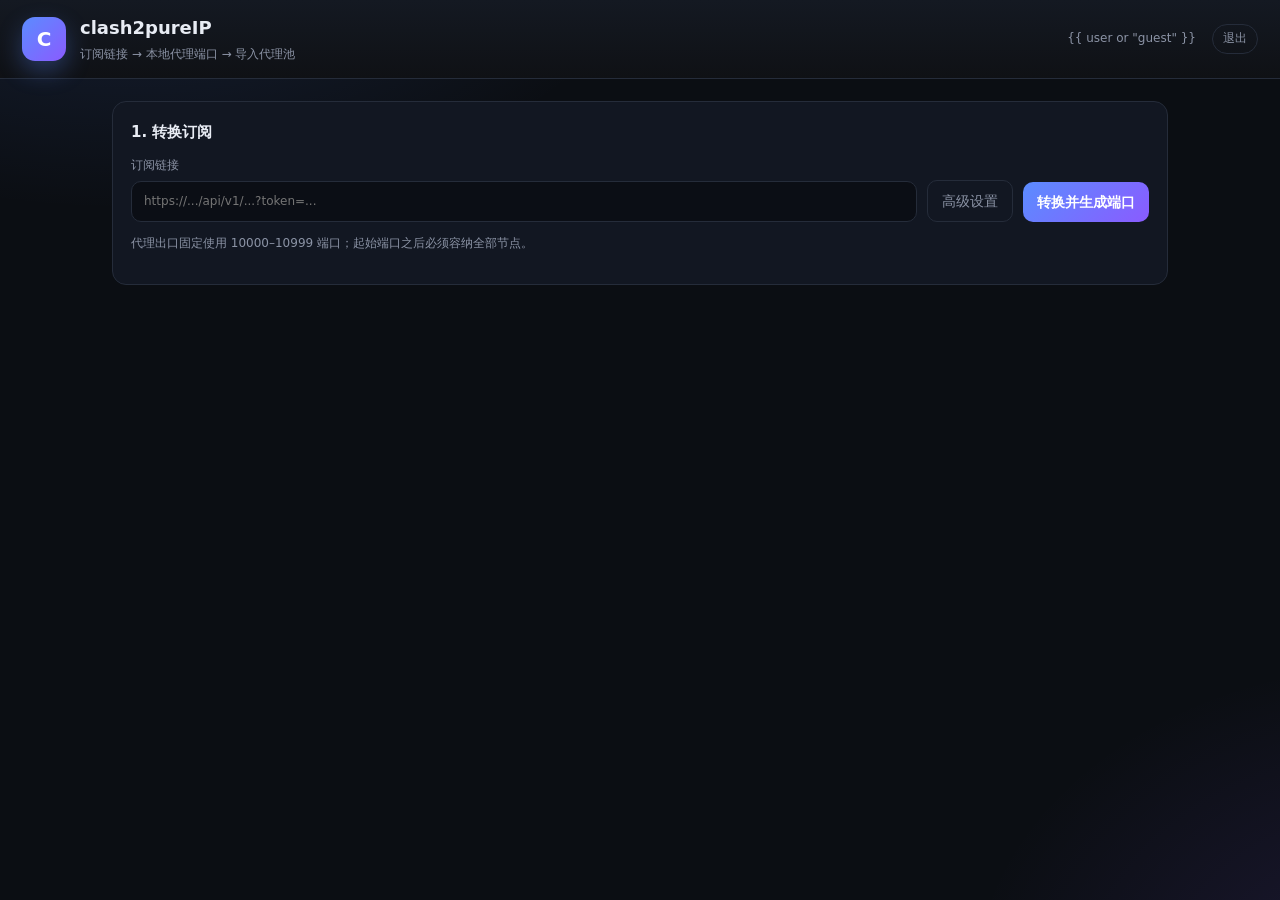
==== templates/index.html @ a46a255c "Initial commit: clash2pureIP proxy converter" ====
<!DOCTYPE html>
<html lang="zh-CN">
<head>
<meta charset="utf-8">
<meta name="viewport" content="width=device-width, initial-scale=1">
<title>clash2pureIP</title>
<link rel="stylesheet" href="/static/style.css">
</head>
<body>
<header class="topbar">
  <div class="brand"><div class="mark">C</div><div><h1>clash2pureIP</h1>
    <p class="sub">订阅链接 → 本地代理端口 → 导入代理池</p></div></div>
  <div class="spacer"></div>
  <span class="user">{{ user or "guest" }}</span>
  <a class="logout" href="/logout">退出</a>
</header>

<main>
  <section class="panel">
    <h2>1. 转换订阅</h2>
    <div class="row">
      <label class="field-inline grow">订阅链接
        <input id="url" type="text" placeholder="https://.../api/v1/...?token=...">
      </label>
      <button id="advanced-toggle" class="subtle" type="button"
              aria-expanded="false" aria-controls="advanced-settings">高级设置</button>
      <button id="convert" class="primary">转换并生成端口</button>
    </div>
    <div id="advanced-settings" class="advanced-settings hidden">
      <div class="settings-grid">
        <label class="field-inline">起始端口
          <input id="port-start" type="number" placeholder="10000" min="10000" max="10999">
        </label>
        <label class="field-inline">代理账号
          <input id="proxy-user" type="text" autocomplete="off" placeholder="沿用服务端账号">
        </label>
        <label class="field-inline">代理密码
          <input id="proxy-pass" type="password" autocomplete="new-password" placeholder="沿用服务端密码">
        </label>
      </div>
      <p class="hint settings-note">留空即使用服务端默认值；自定义账号和密码需要同时填写。</p>
    </div>
    <p class="hint" id="convert-hint">代理出口固定使用 10000–10999 端口；起始端口之后必须容纳全部节点。</p>
  </section>

  <section class="panel hidden" id="result-panel">
    <h2>2. 转换结果</h2>
    <div class="row" style="margin-bottom:12px">
      <span class="hint" id="summary"></span>
      <div class="spacer" style="flex:1"></div>
      <label class="field-inline">输出格式
        <select id="format">
          <option value="http-url">http://username:password@hostname:port</option>
          <option value="socks5-url">socks5://username:password@hostname:port</option>
          <option value="socks5h-url">socks5h://username:password@hostname:port</option>
          <option value="host:port:user:pass">hostname:port:username:password</option>
          <option value="user:pass:host:port">username:password:hostname:port</option>
          <option value="user:pass@host:port">username:password@hostname:port</option>
          <option value="host:port@user:pass">hostname:port@username:password</option>
        </select>
      </label>
      <button id="test-all">全部测速</button>
      <button id="copy-format" class="primary">复制当前格式</button>
      <button id="copy-all">复制全部格式</button>
    </div>
    <div class="table-wrap">
      <table>
        <thead><tr><th>#</th><th>端口</th><th>节点</th><th>输出</th><th>测速</th><th>复制</th></tr></thead>
        <tbody id="rows"></tbody>
      </table>
    </div>
    <p class="hint" id="test-hint">出口同时兼容 HTTP 与 SOCKS5；测速协议跟随当前输出格式。</p>
  </section>
</main>

<div id="toast" class="toast hidden"></div>

<script>
const $ = (s) => document.querySelector(s);
let entries = [];
let formatList = [];
let currentFormat = "http-url";
let proxyUser = "";
const testResults = new Map();

function valueOf(entry) {
  if (entry.formats && entry.formats[currentFormat]) return entry.formats[currentFormat];
  if (entry.formats && entry.formats.url) return entry.formats.url;
  return entry.url;
}

function testScheme() {
  if (currentFormat === "socks5h-url") return "socks5h";
  if (currentFormat === "socks5-url") return "socks5";
  return "http";
}

function toast(message, isError) {
  const node = $("#toast");
  node.textContent = message;
  node.classList.toggle("error", !!isError);
  node.classList.remove("hidden");
  clearTimeout(node._t);
  node._t = setTimeout(() => node.classList.add("hidden"), 3500);
}

async function api(path, options) {
  const res = await fetch(path, {headers: {"Content-Type": "application/json"}, ...(options || {})});
  const data = await res.json().catch(() => ({ok: false, error: `HTTP ${res.status}`}));
  if (!res.ok || data.ok === false) throw new Error(data.error || `HTTP ${res.status}`);
  return data;
}

function render(data) {
  entries = data.entries || [];
  if (data.formats) formatList = data.formats;
  if (data.proxy_user) proxyUser = data.proxy_user;
  if (!entries.length) return;
  $("#result-panel").classList.remove("hidden");
  $("#summary").textContent =
    `${entries.length} 个节点 · 端口 ${data.port_start ?? entries[0].port} 起 · ` +
    `账号 ${proxyUser || "-"} · ${data.converted_at || ""}` +
    (data.ready === false ? " · mihomo 未就绪" : " · mihomo 就绪");
  renderRows();
}

function testLabel(port) {
  const value = testResults.get(port);
  if (!value) return "未测";
  if (value.status !== "ok") return "失败";
  return `${value.delay_ms} ms`;
}

function renderRows() {
  $("#rows").innerHTML = entries.map((e, i) =>
    `<tr><td>${i + 1}</td><td class="mono">${e.port}</td>` +
    `<td>${escapeHtml(e.name)}</td><td class="mono">${escapeHtml(valueOf(e))}</td>` +
    `<td class="test-result" data-test-port="${e.port}">${testLabel(e.port)}</td>` +
    `<td><button class="row-copy" data-copy-port="${e.port}">复制</button></td></tr>`).join("");
}

function testOne(port, scheme) {
  const controller = new AbortController();
  const timer = setTimeout(() => controller.abort(), 20000);
  const started = performance.now();
  return fetch(`/api/test?port=${encodeURIComponent(port)}&scheme=${encodeURIComponent(scheme)}`, {
    headers: {"Accept": "application/json"}, signal: controller.signal,
  }).then(async (res) => {
    const data = await res.json().catch(() => ({ok: false, error: `HTTP ${res.status}`}));
    if (!res.ok || data.ok === false) throw new Error(data.error || `HTTP ${res.status}`);
    return {status: "ok", delay_ms: data.delay_ms};
  }).catch((err) => ({
    status: "fail",
    delay_ms: Math.round(performance.now() - started),
    error: err.name === "AbortError" ? "timeout" : err.message,
  })).finally(() => clearTimeout(timer));
}

async function runTests(ports, scheme) {
  const button = $("#test-all");
  button.disabled = true;
  const queue = [...ports];
  let done = 0;
  const worker = async () => {
    while (queue.length) {
      const port = queue.shift();
      testResults.set(port, {status: "running"});
      const cell = document.querySelector(`[data-test-port="${port}"]`);
      if (cell) cell.textContent = "测试中…";
      const result = await testOne(port, scheme);
      testResults.set(port, result);
      if (cell) {
        cell.textContent = testLabel(port);
        cell.classList.toggle("test-failed", result.status !== "ok");
      }
      done += 1;
      $("#test-hint").textContent = `${scheme.toUpperCase()} 测速进度 ${done}/${ports.length}`;
    }
  };
  await Promise.all(Array.from({length: Math.min(8, ports.length)}, worker));
  const ok = [...testResults.values()].filter((r) => r.status === "ok").length;
  $("#test-hint").textContent = `${scheme.toUpperCase()} 测速完成：成功 ${ok}，失败 ${ports.length - ok}`;
  button.disabled = false;
}

function escapeHtml(s) {
  return String(s).replace(/[&<>"']/g, (c) => ({"&":"&amp;","<":"&lt;",">":"&gt;",'"':"&quot;","'":"&#39;"}[c]));
}

async function copy(text, label) {
  try { await navigator.clipboard.writeText(text); }
  catch (e) {
    const a = document.createElement("textarea"); a.value = text; document.body.appendChild(a);
    a.select(); document.execCommand("copy"); a.remove();
  }
  toast(`${label} 已复制（${text.split("\n").length} 行）`);
}

$("#advanced-toggle").addEventListener("click", () => {
  const expanded = $("#advanced-toggle").getAttribute("aria-expanded") === "true";
  $("#advanced-toggle").setAttribute("aria-expanded", String(!expanded));
  $("#advanced-settings").classList.toggle("hidden", expanded);
});

$("#convert").addEventListener("click", async () => {
  const url = $("#url").value.trim();
  if (!url) return toast("先填订阅链接", true);
  const payload = {url};
  const advancedEnabled = $("#advanced-toggle").getAttribute("aria-expanded") === "true";
  if (advancedEnabled) {
    const portStart = $("#port-start").value.trim();
    const proxyUser = $("#proxy-user").value.trim();
    const proxyPass = $("#proxy-pass").value;
    if (portStart) {
      const parsedPort = Number(portStart);
      if (!Number.isInteger(parsedPort)) return toast("起始端口必须是整数", true);
      payload.port_start = parsedPort;
    }
    if (!!proxyUser !== !!proxyPass) {
      return toast("代理账号和密码需要同时填写", true);
    }
    if (proxyUser && proxyPass) {
      payload.proxy_user = proxyUser;
      payload.proxy_password = proxyPass;
    }
  }

  const button = $("#convert");
  button.disabled = true;
  $("#convert-hint").textContent = "转换中…";
  try {
    const data = await api("/api/convert", {
      method: "POST",
      body: JSON.stringify(payload),
    });
    render(data);
    $("#convert-hint").textContent = `完成：${data.nodes} 个节点，端口 ${data.port_start} 起`;
    toast(`转换完成：${data.nodes} 个节点`);
  } catch (err) {
    $("#convert-hint").textContent = "";
    toast(err.message, true);
  } finally {
    button.disabled = false;
  }
});

$("#format").addEventListener("change", (event) => {
  currentFormat = event.target.value;
  testResults.clear();
  if (entries.length) renderRows();
});

$("#test-all").addEventListener("click", () => {
  if (!entries.length) return toast("先转换", true);
  testResults.clear();
  renderRows();
  runTests(entries.map((entry) => entry.port), testScheme());
});

$("#rows").addEventListener("click", (event) => {
  const button = event.target.closest("[data-copy-port]");
  if (!button) return;
  const entry = entries.find((item) => item.port === Number(button.dataset.copyPort));
  if (entry) copy(valueOf(entry), `端口 ${entry.port}`);
});

$("#copy-format").addEventListener("click", () =>
  copy(entries.map((e) => valueOf(e)).join("\n"), currentFormat));

$("#copy-all").addEventListener("click", () => {
  const blocks = formatList.length
    ? formatList.map((f) => `# ${f.label}\n` + entries.map((e) => e.formats[f.key]).join("\n"))
    : [entries.map((e) => valueOf(e)).join("\n")];
  copy(blocks.join("\n\n"), "全部格式");
});

(async function bootstrap() {
  try {
    const data = await api("/api/status");
    if (data.entries && data.entries.length) render(data);
  } catch (e) { /* ignore */ }
})();
</script>
</body>
</html>
---- static/style.css ----
:root {
  --bg: #0b0e13;
  --panel: #121722;
  --panel-2: #1a2030;
  --line: #252c3a;
  --text: #e8ecf4;
  --dim: #8b93a5;
  --accent: #5b8cff;
  --accent-2: #8a5bff;
  --ok: #35c28d;
  --bad: #ff6b5e;
}

* { box-sizing: border-box; }

body {
  margin: 0;
  min-height: 100vh;
  color: var(--text);
  background:
    radial-gradient(900px 500px at 10% -10%, rgba(91, 140, 255, 0.16), transparent 60%),
    radial-gradient(800px 600px at 110% 110%, rgba(138, 91, 255, 0.14), transparent 55%),
    var(--bg);
  font: 14px/1.6 "Inter", "Segoe UI", "PingFang SC", "Microsoft YaHei", system-ui, sans-serif;
}

a { color: var(--accent); text-decoration: none; }

/* ---------------------------------------------------------------- login */

.auth { min-height: 100vh; display: grid; place-items: center; padding: 24px; }

.card {
  width: min(420px, 100%);
  padding: 32px 30px 22px;
  border-radius: 18px;
  border: 1px solid rgba(255, 255, 255, 0.09);
  background: rgba(18, 23, 34, 0.86);
  backdrop-filter: blur(16px);
  box-shadow: 0 30px 80px rgba(0, 0, 0, 0.55);
}

.brand { display: flex; align-items: center; gap: 14px; margin-bottom: 6px; }
.mark {
  width: 44px; height: 44px; flex: none;
  display: grid; place-items: center;
  border-radius: 13px; font-size: 20px; font-weight: 800; color: #fff;
  background: linear-gradient(135deg, var(--accent), var(--accent-2));
  box-shadow: 0 10px 24px rgba(91, 140, 255, 0.32);
}
h1 { margin: 0; font-size: 18px; }
.sub { margin: 2px 0 0; font-size: 12px; color: var(--dim); }

.field { display: block; margin-top: 16px; }
.field > span { display: block; margin-bottom: 6px; font-size: 12px; color: var(--dim); }

input, select, textarea {
  width: 100%;
  padding: 10px 12px;
  border-radius: 10px;
  border: 1px solid var(--line);
  background: rgba(8, 11, 17, 0.75);
  color: var(--text);
  font: inherit;
  outline: none;
}
input:focus, select:focus, textarea:focus { border-color: var(--accent); }
textarea { font-family: ui-monospace, Menlo, monospace; font-size: 12px; resize: vertical; }

button {
  border: 1px solid var(--line);
  border-radius: 10px;
  background: var(--panel-2);
  color: var(--text);
  padding: 9px 14px;
  font: inherit;
  cursor: pointer;
}
button:hover { border-color: #3a4354; }
button.primary {
  border: none;
  background: linear-gradient(135deg, var(--accent), var(--accent-2));
  color: #fff;
  font-weight: 600;
}

.error {
  margin-top: 14px;
  padding: 10px 12px;
  border-radius: 9px;
  font-size: 13px;
  color: #ffb8b2;
  background: rgba(255, 107, 94, 0.10);
  border: 1px solid rgba(255, 107, 94, 0.32);
}
.foot { margin: 18px 0 0; text-align: center; font-size: 12px; color: var(--dim); }

/* ------------------------------------------------------------------ app */

.topbar {
  display: flex; align-items: center; gap: 16px;
  padding: 14px 22px;
  border-bottom: 1px solid var(--line);
  background: linear-gradient(180deg, #141922, #0f1115);
}
.topbar .brand { margin: 0; }
.topbar .spacer { flex: 1; }
.user { font-size: 12px; color: var(--dim); }
.logout { font-size: 12px; color: var(--dim); border: 1px solid var(--line);
  padding: 4px 10px; border-radius: 999px; }

main { max-width: 1100px; margin: 0 auto; padding: 22px; display: grid; gap: 16px; }

.panel {
  background: var(--panel);
  border: 1px solid var(--line);
  border-radius: 14px;
  padding: 18px;
}
.panel h2 { margin: 0 0 12px; font-size: 15px; }

.row { display: flex; gap: 10px; align-items: flex-end; flex-wrap: wrap; }
.row .grow { flex: 1; min-width: 260px; }
.field-inline { display: flex; flex-direction: column; gap: 6px; font-size: 12px; color: var(--dim); }
.field-inline input { min-width: 140px; }
button.subtle { color: var(--dim); background: transparent; }
button.subtle[aria-expanded="true"] { color: var(--text); border-color: var(--accent); }
.advanced-settings {
  margin-top: 14px;
  padding-top: 14px;
  border-top: 1px solid var(--line);
}
.settings-grid {
  display: grid;
  grid-template-columns: repeat(3, minmax(0, 1fr));
  gap: 12px;
}
.settings-note { margin: 9px 0 0; }

.hint { color: var(--dim); font-size: 12px; }
.mono { font-family: ui-monospace, Menlo, monospace; font-size: 12.5px; }

.table-wrap { max-height: 460px; overflow: auto; border: 1px solid var(--line); border-radius: 10px; }
table { width: 100%; border-collapse: collapse; }
th, td { padding: 8px 10px; border-bottom: 1px solid var(--line); text-align: left; white-space: nowrap; }
th { position: sticky; top: 0; background: var(--panel); color: var(--dim); font-weight: 500; font-size: 12px; }
tbody tr:hover { background: #1a1f28; }
.test-result { min-width: 74px; color: var(--dim); }
.test-result:not(:empty):not(.test-failed) { color: var(--ok); }
.test-failed { color: var(--bad); }
.row-copy { padding: 4px 10px; border-radius: 7px; font-size: 12px; }

.badge { display: inline-block; padding: 2px 8px; border-radius: 999px; font-size: 11.5px;
  border: 1px solid var(--line); color: var(--dim); }
.badge.ok { color: var(--ok); border-color: #24503f; background: #12251d; }
.badge.bad { color: var(--bad); border-color: #4d2622; background: #241211; }

.toast {
  position: fixed; right: 22px; bottom: 22px;
  background: var(--panel-2); border: 1px solid var(--line); border-left: 3px solid var(--ok);
  padding: 12px 16px; border-radius: 9px; z-index: 50; max-width: 420px;
  box-shadow: 0 10px 30px rgba(0, 0, 0, .35);
}
.toast.error { border-left-color: var(--bad); }
.hidden { display: none !important; }

@media (max-width: 720px) {
  .topbar { align-items: flex-start; flex-wrap: wrap; padding: 12px 14px; }
  main { padding: 14px; }
  .panel { padding: 14px; }
  .row .grow { min-width: 100%; }
  .settings-grid { grid-template-columns: 1fr; }
  .field-inline, .field-inline input { width: 100%; min-width: 0; }
}
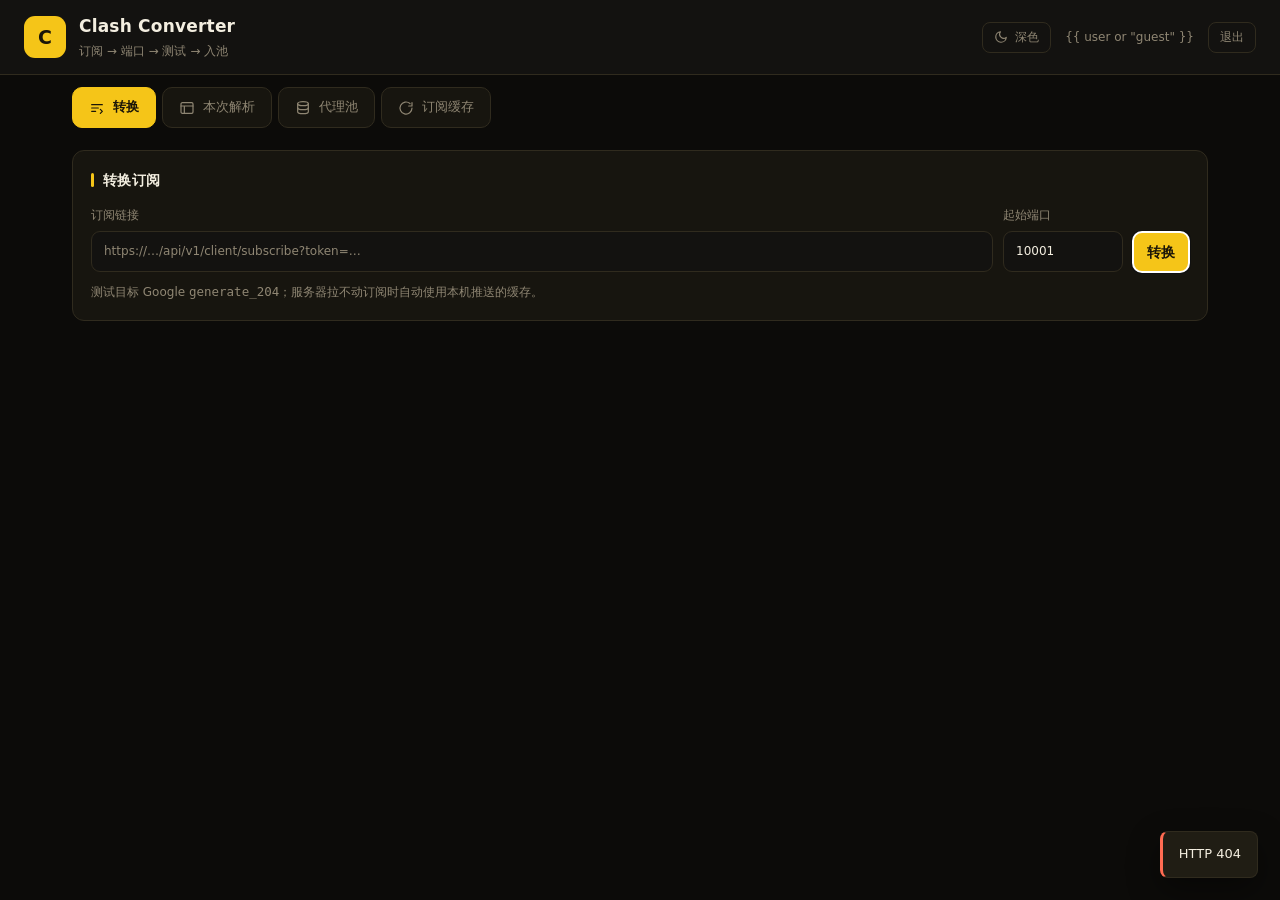
==== commit 046f99e1: "Rewrite WebUI: tabbed yellow/black + light theme, proxy pool, Google test target Frontend: - Split t" ====
--- a/templates/index.html
+++ b/templates/index.html
@@ -1,284 +1,595 @@
 <!DOCTYPE html>
-<html lang="zh-CN">
+<html lang="zh-CN" data-theme="dark">
 <head>
 <meta charset="utf-8">
 <meta name="viewport" content="width=device-width, initial-scale=1">
-<title>clash2pureIP</title>
+<title>Clash Converter</title>
+<script>
+  // apply saved theme before first paint
+  try {
+    const t = localStorage.getItem("cc-theme") || "dark";
+    document.documentElement.dataset.theme = t;
+  } catch {}
+</script>
 <link rel="stylesheet" href="/static/style.css">
+<style>
+  .theme-toggle .i-sun { display: none; }
+  :root[data-theme="light"] .theme-toggle .i-sun { display: block; }
+  :root[data-theme="light"] .theme-toggle .i-moon { display: none; }
+  .seg { display: flex; align-items: center; gap: 6px; }
+
+  .urlcell button.copy {
+    min-width: 46px;
+  }
+</style>
 </head>
 <body>
 <header class="topbar">
-  <div class="brand"><div class="mark">C</div><div><h1>clash2pureIP</h1>
-    <p class="sub">订阅链接 → 本地代理端口 → 导入代理池</p></div></div>
+  <div class="brand"><div class="mark">C</div><div><h1>Clash Converter</h1>
+    <p class="sub">订阅 → 端口 → 测试 → 入池</p></div></div>
   <div class="spacer"></div>
+  <button class="theme-toggle" id="theme-btn" title="切换深色 / 浅色">
+    <svg class="i-moon" viewBox="0 0 24 24" fill="none" stroke="currentColor" stroke-width="2"
+         stroke-linecap="round" stroke-linejoin="round"><path d="M21 12.8A9 9 0 1 1 11.2 3a7 7 0 0 0 9.8 9.8z"/></svg>
+    <svg class="i-sun" viewBox="0 0 24 24" fill="none" stroke="currentColor" stroke-width="2"
+         stroke-linecap="round" stroke-linejoin="round"><circle cx="12" cy="12" r="4"/>
+         <path d="M12 2v2M12 20v2M4.9 4.9l1.4 1.4M17.7 17.7l1.4 1.4M2 12h2M20 12h2M4.9 19.1l1.4-1.4M17.7 6.3l1.4-1.4"/></svg>
+    <span id="theme-label">深色</span>
+  </button>
   <span class="user">{{ user or "guest" }}</span>
   <a class="logout" href="/logout">退出</a>
 </header>
 
+<nav class="tabs" id="tabs">
+  <button class="tab active" data-view="convert">
+    <svg viewBox="0 0 24 24" fill="none" stroke="currentColor" stroke-width="1.8"
+         stroke-linecap="round" stroke-linejoin="round">
+      <path d="M4 7h16M4 12h10M4 17h6"/><path d="M17 14l3 3-3 3"/></svg>
+    <span>转换</span>
+  </button>
+  <button class="tab" data-view="result">
+    <svg viewBox="0 0 24 24" fill="none" stroke="currentColor" stroke-width="1.8"
+         stroke-linecap="round" stroke-linejoin="round">
+      <rect x="3" y="4" width="18" height="16" rx="2"/><path d="M3 9h18M8 9v11"/></svg>
+    <span>本次解析</span>
+    <em class="tab-count" id="tab-result-count" hidden>0</em>
+  </button>
+  <button class="tab" data-view="pool">
+    <svg viewBox="0 0 24 24" fill="none" stroke="currentColor" stroke-width="1.8"
+         stroke-linecap="round" stroke-linejoin="round">
+      <ellipse cx="12" cy="5.5" rx="8" ry="3"/><path d="M4 5.5v6c0 1.7 3.6 3 8 3s8-1.3 8-3v-6"/>
+      <path d="M4 11.5v6c0 1.7 3.6 3 8 3s8-1.3 8-3v-6"/></svg>
+    <span>代理池</span>
+    <em class="tab-count" id="tab-pool-count" hidden>0</em>
+  </button>
+  <button class="tab" data-view="cache">
+    <svg viewBox="0 0 24 24" fill="none" stroke="currentColor" stroke-width="1.8"
+         stroke-linecap="round" stroke-linejoin="round">
+      <path d="M21 12a9 9 0 1 1-3-6.7"/><path d="M21 4v5h-5"/></svg>
+    <span>订阅缓存</span>
+  </button>
+</nav>
+
 <main>
-  <section class="panel">
-    <h2>1. 转换订阅</h2>
+  <!-- 1 转换 -->
+  <section class="panel view active" id="view-convert">
+    <div class="panel-head"><h2>转换订阅</h2></div>
     <div class="row">
       <label class="field-inline grow">订阅链接
-        <input id="url" type="text" placeholder="https://.../api/v1/...?token=...">
+        <input id="url" type="text" placeholder="https://…/api/v1/client/subscribe?token=…">
       </label>
-      <button id="advanced-toggle" class="subtle" type="button"
-              aria-expanded="false" aria-controls="advanced-settings">高级设置</button>
-      <button id="convert" class="primary">转换并生成端口</button>
-    </div>
-    <div id="advanced-settings" class="advanced-settings hidden">
-      <div class="settings-grid">
-        <label class="field-inline">起始端口
-          <input id="port-start" type="number" placeholder="10000" min="10000" max="10999">
-        </label>
-        <label class="field-inline">代理账号
-          <input id="proxy-user" type="text" autocomplete="off" placeholder="沿用服务端账号">
-        </label>
-        <label class="field-inline">代理密码
-          <input id="proxy-pass" type="password" autocomplete="new-password" placeholder="沿用服务端密码">
-        </label>
-      </div>
-      <p class="hint settings-note">留空即使用服务端默认值；自定义账号和密码需要同时填写。</p>
-    </div>
-    <p class="hint" id="convert-hint">代理出口固定使用 10000–10999 端口；起始端口之后必须容纳全部节点。</p>
+      <label class="field-inline">起始端口
+        <input id="port-start" type="number" value="10001" min="1025" max="65000" style="width:110px">
+      </label>
+      <button id="convert" class="primary">转换</button>
+    </div>
+    <p class="hint" id="convert-hint" style="margin:10px 0 0">
+      测试目标 Google <span class="mono">generate_204</span>；服务器拉不动订阅时自动使用本机推送的缓存。
+    </p>
   </section>
 
-  <section class="panel hidden" id="result-panel">
-    <h2>2. 转换结果</h2>
+  <!-- 2 本次解析 -->
+  <section class="panel view" id="view-result">
+    <div class="panel-head">
+      <h2>本次解析</h2>
+      <span class="badge" id="result-badge">0 个节点</span>
+      <div class="spacer"></div>
+      <select id="format" style="width:auto">
+        <option value="url">http://user:pass@host:port</option>
+        <option value="host:port:user:pass">host:port:user:pass</option>
+        <option value="user:pass:host:port">user:pass:host:port</option>
+        <option value="user:pass@host:port">user:pass@host:port</option>
+        <option value="host:port@user:pass">host:port@user:pass</option>
+      </select>
+      <button id="copy-all" class="sm">复制全部</button>
+      <button id="copy-ok" class="sm">复制可用</button>
+    </div>
+
+    <div class="stat" id="result-stat"></div>
+
     <div class="row" style="margin-bottom:12px">
-      <span class="hint" id="summary"></span>
-      <div class="spacer" style="flex:1"></div>
-      <label class="field-inline">输出格式
-        <select id="format">
-          <option value="http-url">http://username:password@hostname:port</option>
-          <option value="socks5-url">socks5://username:password@hostname:port</option>
-          <option value="socks5h-url">socks5h://username:password@hostname:port</option>
-          <option value="host:port:user:pass">hostname:port:username:password</option>
-          <option value="user:pass:host:port">username:password:hostname:port</option>
-          <option value="user:pass@host:port">username:password@hostname:port</option>
-          <option value="host:port@user:pass">hostname:port@username:password</option>
-        </select>
-      </label>
-      <button id="test-all">全部测速</button>
-      <button id="copy-format" class="primary">复制当前格式</button>
-      <button id="copy-all">复制全部格式</button>
-    </div>
-    <div class="table-wrap">
-      <table>
-        <thead><tr><th>#</th><th>端口</th><th>节点</th><th>输出</th><th>测速</th><th>复制</th></tr></thead>
+      <button id="test-all" class="sm">全部测试</button>
+      <button id="test-sel" class="sm">测试勾选</button>
+      <button id="check-ok" class="sm">仅勾选可用</button>
+      <button id="pool-sel" class="primary sm">勾选入池</button>
+      <button id="pool-ok" class="sm">可用入池</button>
+    </div>
+
+    <div class="scroll">
+      <table class="grid">
+        <thead><tr>
+          <th class="c-check"><input type="checkbox" id="all-check"></th>
+          <th class="c-idx">#</th>
+          <th class="c-port">端口</th>
+          <th class="c-name">节点</th>
+          <th class="c-state">测试</th>
+          <th>地址</th>
+        </tr></thead>
         <tbody id="rows"></tbody>
       </table>
     </div>
-    <p class="hint" id="test-hint">出口同时兼容 HTTP 与 SOCKS5；测速协议跟随当前输出格式。</p>
+    <div class="empty" id="result-empty">还没有解析结果，先在「转换」页执行一次。</div>
+  </section>
+
+  <!-- 3 代理池 -->
+  <section class="panel view" id="view-pool">
+    <div class="panel-head">
+      <h2>代理池</h2>
+      <span class="badge" id="pool-badge">0</span>
+      <div class="spacer"></div>
+      <button id="pool-test" class="sm">全部测试</button>
+      <button id="pool-copy" class="sm">复制全部</button>
+      <button id="pool-copy-ok" class="sm">复制可用</button>
+      <button id="pool-copysel" class="sm">复制勾选</button>
+      <button id="pool-del" class="sm danger">删除勾选</button>
+      <button id="pool-clear" class="sm danger">清空</button>
+    </div>
+
+    <div class="stat" id="pool-stat"></div>
+
+    <div class="row" style="margin-bottom:12px">
+      <label class="field-inline grow">手动添加（一行一个）
+        <input id="manual" type="text" placeholder="http://user:pass@1.2.3.4:8080">
+      </label>
+      <button id="manual-add" class="primary">添加</button>
+    </div>
+
+    <div class="scroll">
+      <table class="grid" style="min-width:700px">
+        <thead><tr>
+          <th class="c-check"><input type="checkbox" id="pool-all-check"></th>
+          <th class="c-state">状态</th>
+          <th>地址</th>
+          <th class="c-act"></th>
+        </tr></thead>
+        <tbody id="pool-rows"></tbody>
+      </table>
+    </div>
+  </section>
+
+  <!-- 缓存 -->
+  <section class="panel view" id="view-cache">
+    <div class="panel-head">
+      <h2>订阅缓存</h2>
+      <span class="badge" id="cache-badge">未知</span>
+    </div>
+    <details class="more">
+      <summary>手动上传订阅内容（自动刷新正常时无需操作）</summary>
+      <div class="row" style="margin-top:10px">
+        <label class="field-inline grow">粘贴 YAML
+          <input id="sub-paste" type="text" placeholder="粘贴订阅全文">
+        </label>
+        <input id="sub-file" type="file" style="display:none">
+        <button id="sub-pick" class="sm">选文件</button>
+        <button id="sub-send" class="primary sm">上传</button>
+      </div>
+      <p class="hint" id="cache-info" style="margin:8px 0 0"></p>
+    </details>
   </section>
 </main>
 
 <div id="toast" class="toast hidden"></div>
 
 <script>
-const $ = (s) => document.querySelector(s);
+const $ = s => document.querySelector(s);
+const $$ = s => [...document.querySelectorAll(s)];
+
 let entries = [];
-let formatList = [];
-let currentFormat = "http-url";
-let proxyUser = "";
-const testResults = new Map();
-
-function valueOf(entry) {
-  if (entry.formats && entry.formats[currentFormat]) return entry.formats[currentFormat];
-  if (entry.formats && entry.formats.url) return entry.formats.url;
-  return entry.url;
-}
-
-function testScheme() {
-  if (currentFormat === "socks5h-url") return "socks5h";
-  if (currentFormat === "socks5-url") return "socks5";
-  return "http";
-}
-
-function toast(message, isError) {
-  const node = $("#toast");
-  node.textContent = message;
-  node.classList.toggle("error", !!isError);
-  node.classList.remove("hidden");
-  clearTimeout(node._t);
-  node._t = setTimeout(() => node.classList.add("hidden"), 3500);
-}
-
-async function api(path, options) {
-  const res = await fetch(path, {headers: {"Content-Type": "application/json"}, ...(options || {})});
-  const data = await res.json().catch(() => ({ok: false, error: `HTTP ${res.status}`}));
+let results = {};
+let pool = [];
+let currentFormat = "url";
+
+/* ---------------------------------------------------------------- tabs */
+function showView(name) {
+  $$(".tab").forEach(t => t.classList.toggle("active", t.dataset.view === name));
+  $$(".view").forEach(v => v.classList.toggle("active", v.id === `view-${name}`));
+  try { localStorage.setItem("cc-view", name); } catch {}
+  history.replaceState(null, "", `#${name}`);
+}
+$$(".tab").forEach(t => t.addEventListener("click", () => showView(t.dataset.view)));
+
+/* ------------------------------------------------------------- theme */
+function applyTheme(t) {
+  document.documentElement.dataset.theme = t;
+  $("#theme-label").textContent = t === "light" ? "浅色" : "深色";
+  try { localStorage.setItem("cc-theme", t); } catch {}
+}
+applyTheme(document.documentElement.dataset.theme || "dark");
+$("#theme-btn").addEventListener("click", () => {
+  applyTheme(document.documentElement.dataset.theme === "dark" ? "light" : "dark");
+});
+
+/* ------------------------------------------------------------- utils */
+function toast(msg, isError) {
+  const n = $("#toast");
+  n.textContent = msg;
+  n.classList.toggle("error", !!isError);
+  n.classList.remove("hidden");
+  clearTimeout(n._t);
+  n._t = setTimeout(() => n.classList.add("hidden"), 3500);
+}
+
+function esc(s) {
+  return String(s ?? "").replace(/[&<>"']/g, c =>
+    ({ "&": "&amp;", "<": "&lt;", ">": "&gt;", '"': "&quot;", "'": "&#39;" }[c]));
+}
+
+async function api(path, opts) {
+  const res = await fetch(path, {
+    headers: { "Content-Type": "application/json" },
+    ...(opts || {}),
+  });
+  const data = await res.json().catch(() => ({ ok: false, error: `HTTP ${res.status}` }));
   if (!res.ok || data.ok === false) throw new Error(data.error || `HTTP ${res.status}`);
   return data;
 }
 
-function render(data) {
-  entries = data.entries || [];
-  if (data.formats) formatList = data.formats;
-  if (data.proxy_user) proxyUser = data.proxy_user;
-  if (!entries.length) return;
-  $("#result-panel").classList.remove("hidden");
-  $("#summary").textContent =
-    `${entries.length} 个节点 · 端口 ${data.port_start ?? entries[0].port} 起 · ` +
-    `账号 ${proxyUser || "-"} · ${data.converted_at || ""}` +
-    (data.ready === false ? " · mihomo 未就绪" : " · mihomo 就绪");
-  renderRows();
-}
-
-function testLabel(port) {
-  const value = testResults.get(port);
-  if (!value) return "未测";
-  if (value.status !== "ok") return "失败";
-  return `${value.delay_ms} ms`;
-}
-
-function renderRows() {
-  $("#rows").innerHTML = entries.map((e, i) =>
-    `<tr><td>${i + 1}</td><td class="mono">${e.port}</td>` +
-    `<td>${escapeHtml(e.name)}</td><td class="mono">${escapeHtml(valueOf(e))}</td>` +
-    `<td class="test-result" data-test-port="${e.port}">${testLabel(e.port)}</td>` +
-    `<td><button class="row-copy" data-copy-port="${e.port}">复制</button></td></tr>`).join("");
-}
-
-function testOne(port, scheme) {
-  const controller = new AbortController();
-  const timer = setTimeout(() => controller.abort(), 20000);
-  const started = performance.now();
-  return fetch(`/api/test?port=${encodeURIComponent(port)}&scheme=${encodeURIComponent(scheme)}`, {
-    headers: {"Accept": "application/json"}, signal: controller.signal,
-  }).then(async (res) => {
-    const data = await res.json().catch(() => ({ok: false, error: `HTTP ${res.status}`}));
-    if (!res.ok || data.ok === false) throw new Error(data.error || `HTTP ${res.status}`);
-    return {status: "ok", delay_ms: data.delay_ms};
-  }).catch((err) => ({
-    status: "fail",
-    delay_ms: Math.round(performance.now() - started),
-    error: err.name === "AbortError" ? "timeout" : err.message,
-  })).finally(() => clearTimeout(timer));
-}
-
-async function runTests(ports, scheme) {
-  const button = $("#test-all");
-  button.disabled = true;
-  const queue = [...ports];
-  let done = 0;
-  const worker = async () => {
-    while (queue.length) {
-      const port = queue.shift();
-      testResults.set(port, {status: "running"});
-      const cell = document.querySelector(`[data-test-port="${port}"]`);
-      if (cell) cell.textContent = "测试中…";
-      const result = await testOne(port, scheme);
-      testResults.set(port, result);
-      if (cell) {
-        cell.textContent = testLabel(port);
-        cell.classList.toggle("test-failed", result.status !== "ok");
-      }
-      done += 1;
-      $("#test-hint").textContent = `${scheme.toUpperCase()} 测速进度 ${done}/${ports.length}`;
-    }
-  };
-  await Promise.all(Array.from({length: Math.min(8, ports.length)}, worker));
-  const ok = [...testResults.values()].filter((r) => r.status === "ok").length;
-  $("#test-hint").textContent = `${scheme.toUpperCase()} 测速完成：成功 ${ok}，失败 ${ports.length - ok}`;
-  button.disabled = false;
-}
-
-function escapeHtml(s) {
-  return String(s).replace(/[&<>"']/g, (c) => ({"&":"&amp;","<":"&lt;",">":"&gt;",'"':"&quot;","'":"&#39;"}[c]));
-}
-
-async function copy(text, label) {
-  try { await navigator.clipboard.writeText(text); }
-  catch (e) {
-    const a = document.createElement("textarea"); a.value = text; document.body.appendChild(a);
-    a.select(); document.execCommand("copy"); a.remove();
+async function copyText(text, label) {
+  if (!text) return toast("没有内容可复制", true);
+  try {
+    await navigator.clipboard.writeText(text);
+  } catch {
+    const ta = document.createElement("textarea");
+    ta.value = text;
+    ta.style.position = "fixed";
+    ta.style.opacity = "0";
+    document.body.appendChild(ta);
+    ta.select();
+    document.execCommand("copy");
+    ta.remove();
   }
-  toast(`${label} 已复制（${text.split("\n").length} 行）`);
-}
-
-$("#advanced-toggle").addEventListener("click", () => {
-  const expanded = $("#advanced-toggle").getAttribute("aria-expanded") === "true";
-  $("#advanced-toggle").setAttribute("aria-expanded", String(!expanded));
-  $("#advanced-settings").classList.toggle("hidden", expanded);
-});
-
+  const n = text.split("\n").length;
+  toast(`${label}已复制${n > 1 ? `（${n} 行）` : ""}`);
+}
+
+function entryValue(e) {
+  if (currentFormat === "url") return e.url;
+  return (e.formats && e.formats[currentFormat]) || e.url;
+}
+
+function stateCell(r) {
+  if (!r) return '<span class="state-none">未测</span>';
+  if (r.ok) return `<span class="state-ok">可用</span> <span class="hint">${esc(r.latency)}s</span>`;
+  if (r.verdict === "blocked") return `<span class="state-bad">被拒</span> <span class="hint">${esc(r.message || "")}</span>`;
+  if (r.verdict === "challenge") return `<span class="state-warn">需验证</span> <span class="hint">${esc(r.message || "")}</span>`;
+  return `<span class="state-bad">不通</span> <span class="hint">${esc(r.message || r.error || "")}</span>`;
+}
+
+/* ------------------------------------------------------ result section */
+function renderEntries() {
+  const has = entries.length > 0;
+  $("#result-empty").hidden = has;
+  $("#tab-result-count").hidden = !has;
+  $("#tab-result-count").textContent = entries.length;
+  if (!has) return;
+
+  $("#result-badge").textContent = `${entries.length} 个 · ${entries[0].port} 起`;
+  const tested = entries.filter(e => results[e.port]).length;
+  const ok = entries.filter(e => results[e.port]?.ok).length;
+  $("#result-stat").innerHTML = `
+    <span class="chip">总计 <b>${entries.length}</b></span>
+    <span class="chip">已测 <b>${tested}</b></span>
+    <span class="chip ${ok ? "ok" : ""}">可用 <b>${ok}</b></span>
+    <span class="chip ${tested - ok ? "bad" : ""}">不可用 <b>${tested - ok}</b></span>`;
+
+  $("#rows").innerHTML = entries.map((e, i) => `
+    <tr>
+      <td class="c-check"><input type="checkbox" class="row-check" data-port="${e.port}" checked></td>
+      <td class="c-idx hint">${i + 1}</td>
+      <td class="c-port mono">${e.port}</td>
+      <td class="c-name" title="${esc(e.name)}">${esc(e.name)}</td>
+      <td class="c-state">${stateCell(results[e.port])}</td>
+      <td><div class="urlcell">
+        <code title="${esc(entryValue(e))}">${esc(entryValue(e))}</code>
+        <button class="copy" data-copy="${esc(entryValue(e))}">复制</button>
+      </div></td>
+    </tr>`).join("");
+}
+
+document.addEventListener("click", ev => {
+  const b = ev.target.closest("[data-copy]");
+  if (b) copyText(b.dataset.copy, "地址");
+});
+
+$("#format").addEventListener("change", e => {
+  currentFormat = e.target.value;
+  renderEntries();
+});
+
+$("#all-check").addEventListener("change", e => {
+  $$(".row-check").forEach(cb => { cb.checked = e.target.checked; });
+});
+
+function selectedPorts() {
+  return $$(".row-check:checked").map(cb => Number(cb.dataset.port));
+}
+
+async function runTests(ports) {
+  if (!ports.length) return toast("先勾选节点", true);
+  const map = Object.fromEntries(entries.map(e => [e.port, e]));
+  toast(`测试 ${ports.length} 个节点…`);
+  try {
+    const data = await api("/api/test", {
+      method: "POST",
+      body: JSON.stringify({ urls: ports.map(p => map[p].url) }),
+    });
+    const portOf = {};
+    entries.forEach(e => { portOf[e.url] = e.port; });
+    (data.results || []).forEach(r => {
+      const p = portOf[r.url];
+      if (p != null) results[p] = r;
+    });
+    renderEntries();
+    const ok = (data.results || []).filter(r => r.ok).length;
+    toast(`测试完成：${ok} 可用 / ${ports.length} 个`);
+  } catch (err) { toast(err.message, true); }
+}
+
+$("#test-all").addEventListener("click", () => runTests(entries.map(e => e.port)));
+$("#test-sel").addEventListener("click", () => runTests(selectedPorts()));
+
+$("#check-ok").addEventListener("click", () => {
+  let n = 0;
+  $$(".row-check").forEach(cb => {
+    const ok = results[Number(cb.dataset.port)]?.ok === true;
+    cb.checked = ok;
+    if (ok) n++;
+  });
+  toast(n ? `已勾选 ${n} 个可用节点` : "先点「全部测试」", !n);
+});
+
+async function addToPool(list) {
+  if (!list.length) return toast("没有可入池的节点", true);
+  try {
+    const data = await api("/api/pool/add", {
+      method: "POST",
+      body: JSON.stringify({ urls: list.map(e => e.url) }),
+    });
+    toast(`入池：新增 ${data.added}，已存在 ${data.skipped}`);
+    await loadPool();
+  } catch (err) { toast(err.message, true); }
+}
+
+$("#pool-sel").addEventListener("click", () => {
+  const ports = new Set(selectedPorts());
+  addToPool(entries.filter(e => ports.has(e.port)));
+});
+$("#pool-ok").addEventListener("click", () =>
+  addToPool(entries.filter(e => results[e.port]?.ok)));
+
+$("#copy-all").addEventListener("click", () =>
+  copyText(entries.map(entryValue).join("\n"), "全部地址"));
+$("#copy-ok").addEventListener("click", () => {
+  const list = entries.filter(e => results[e.port]?.ok).map(entryValue);
+  if (!list.length) return toast("还没有测试出可用节点", true);
+  copyText(list.join("\n"), "可用地址");
+});
+
+/* -------------------------------------------------------- pool section */
+function renderPool() {
+  $("#pool-badge").textContent = pool.length;
+  $("#tab-pool-count").hidden = !pool.length;
+  $("#tab-pool-count").textContent = pool.length;
+  const ok = pool.filter(x => x.last_status === "ok").length;
+  const bad = pool.filter(x => x.last_status && x.last_status !== "ok").length;
+  $("#pool-stat").innerHTML = `
+    <span class="chip">池内 <b>${pool.length}</b></span>
+    <span class="chip ${ok ? "ok" : ""}">可用 <b>${ok}</b></span>
+    <span class="chip ${bad ? "bad" : ""}">不可用 <b>${bad}</b></span>
+    <span class="chip">未测 <b>${pool.length - ok - bad}</b></span>`;
+
+  if (!pool.length) {
+    $("#pool-rows").innerHTML =
+      '<tr><td colspan="4"><div class="empty">池为空，可从上方勾选入池或手动添加</div></td></tr>';
+    return;
+  }
+
+  $("#pool-rows").innerHTML = pool.map(item => {
+    let s = '<span class="state-none">未测</span>';
+    if (item.last_status === "ok")
+      s = `<span class="state-ok">可用</span> <span class="hint">${esc(item.last_latency || "")}s</span>`;
+    else if (item.last_status === "blocked")
+      s = '<span class="state-bad">被拒</span>';
+    else if (item.last_status === "challenge")
+      s = '<span class="state-warn">需验证</span>';
+    else if (item.last_status)
+      s = '<span class="state-bad">不通</span>';
+
+    return `<tr>
+      <td class="c-check"><input type="checkbox" class="pool-check" value="${esc(item.url)}"></td>
+      <td class="c-state">${s}</td>
+      <td><div class="urlcell">
+        <code title="${esc(item.url)}">${esc(item.url)}</code>
+        <button class="copy" data-copy="${esc(item.url)}">复制</button>
+      </div></td>
+      <td class="c-act"><button class="sm danger" data-del="${esc(item.url)}">删除</button></td>
+    </tr>`;
+  }).join("");
+
+  $$("[data-del]").forEach(b => b.addEventListener("click", () => removeUrls([b.dataset.del])));
+}
+
+async function loadPool() {
+  try {
+    const d = await api("/api/pool");
+    pool = d.pool || [];
+    renderPool();
+  } catch (err) { toast(err.message, true); }
+}
+
+function selectedPoolUrls() {
+  return $$(".pool-check:checked").map(cb => cb.value);
+}
+
+$("#pool-all-check").addEventListener("change", e => {
+  $$(".pool-check").forEach(cb => { cb.checked = e.target.checked; });
+});
+
+async function removeUrls(urls) {
+  if (!urls.length) return toast("先勾选", true);
+  try {
+    const d = await api("/api/pool/remove", {
+      method: "POST",
+      body: JSON.stringify({ urls }),
+    });
+    toast(`已删除 ${d.removed} 条`);
+    await loadPool();
+  } catch (err) { toast(err.message, true); }
+}
+
+$("#pool-del").addEventListener("click", () => removeUrls(selectedPoolUrls()));
+
+$("#pool-clear").addEventListener("click", async () => {
+  if (!confirm("确定清空整个池？")) return;
+  try {
+    await api("/api/pool/remove", { method: "POST", body: JSON.stringify({ all: true }) });
+    toast("池已清空");
+    await loadPool();
+  } catch (err) { toast(err.message, true); }
+});
+
+$("#pool-test").addEventListener("click", async () => {
+  if (!pool.length) return toast("池为空", true);
+  toast(`测试 ${pool.length} 条…`);
+  try {
+    const d = await api("/api/pool/test", { method: "POST", body: "{}" });
+    const ok = (d.results || []).filter(r => r.ok).length;
+    toast(`完成：${ok} 可用 / ${pool.length}`);
+    await loadPool();
+  } catch (err) { toast(err.message, true); }
+});
+
+$("#pool-copy").addEventListener("click", () =>
+  copyText(pool.map(x => x.url).join("\n"), "池内全部地址"));
+$("#pool-copy-ok").addEventListener("click", () => {
+  const list = pool.filter(x => x.last_status === "ok").map(x => x.url);
+  if (!list.length) return toast("池内还没有可用地址，先测试", true);
+  copyText(list.join("\n"), "池内可用地址");
+});
+$("#pool-copysel").addEventListener("click", () => {
+  const list = selectedPoolUrls();
+  if (!list.length) return toast("先勾选", true);
+  copyText(list.join("\n"), "勾选地址");
+});
+
+$("#manual-add").addEventListener("click", async () => {
+  const text = $("#manual").value.trim();
+  if (!text) return toast("先填地址", true);
+  try {
+    const d = await api("/api/pool/add", { method: "POST", body: JSON.stringify({ urls: text }) });
+    $("#manual").value = "";
+    toast(`新增 ${d.added}，已存在 ${d.skipped}`);
+    await loadPool();
+  } catch (err) { toast(err.message, true); }
+});
+
+/* ------------------------------------------------------------- convert */
 $("#convert").addEventListener("click", async () => {
   const url = $("#url").value.trim();
   if (!url) return toast("先填订阅链接", true);
-  const payload = {url};
-  const advancedEnabled = $("#advanced-toggle").getAttribute("aria-expanded") === "true";
-  if (advancedEnabled) {
-    const portStart = $("#port-start").value.trim();
-    const proxyUser = $("#proxy-user").value.trim();
-    const proxyPass = $("#proxy-pass").value;
-    if (portStart) {
-      const parsedPort = Number(portStart);
-      if (!Number.isInteger(parsedPort)) return toast("起始端口必须是整数", true);
-      payload.port_start = parsedPort;
-    }
-    if (!!proxyUser !== !!proxyPass) {
-      return toast("代理账号和密码需要同时填写", true);
-    }
-    if (proxyUser && proxyPass) {
-      payload.proxy_user = proxyUser;
-      payload.proxy_password = proxyPass;
-    }
-  }
-
-  const button = $("#convert");
-  button.disabled = true;
+  const btn = $("#convert");
+  btn.disabled = true;
   $("#convert-hint").textContent = "转换中…";
   try {
-    const data = await api("/api/convert", {
+    const d = await api("/api/convert", {
       method: "POST",
-      body: JSON.stringify(payload),
+      body: JSON.stringify({ url, port_start: Number($("#port-start").value) }),
     });
-    render(data);
-    $("#convert-hint").textContent = `完成：${data.nodes} 个节点，端口 ${data.port_start} 起`;
-    toast(`转换完成：${data.nodes} 个节点`);
+    entries = d.entries || [];
+    results = {};
+    renderEntries();
+    $("#convert-hint").textContent =
+      `完成：${d.nodes} 个节点，端口 ${d.port_start} 起` +
+      (d.source_used === "cache" ? "（使用本机推送的缓存）" : "") +
+      (d.ready === false ? "，mihomo 未就绪" : "");
+    toast(`转换完成：${d.nodes} 个节点`);
   } catch (err) {
     $("#convert-hint").textContent = "";
     toast(err.message, true);
-  } finally {
-    button.disabled = false;
-  }
-});
-
-$("#format").addEventListener("change", (event) => {
-  currentFormat = event.target.value;
-  testResults.clear();
-  if (entries.length) renderRows();
-});
-
-$("#test-all").addEventListener("click", () => {
-  if (!entries.length) return toast("先转换", true);
-  testResults.clear();
-  renderRows();
-  runTests(entries.map((entry) => entry.port), testScheme());
-});
-
-$("#rows").addEventListener("click", (event) => {
-  const button = event.target.closest("[data-copy-port]");
-  if (!button) return;
-  const entry = entries.find((item) => item.port === Number(button.dataset.copyPort));
-  if (entry) copy(valueOf(entry), `端口 ${entry.port}`);
-});
-
-$("#copy-format").addEventListener("click", () =>
-  copy(entries.map((e) => valueOf(e)).join("\n"), currentFormat));
-
-$("#copy-all").addEventListener("click", () => {
-  const blocks = formatList.length
-    ? formatList.map((f) => `# ${f.label}\n` + entries.map((e) => e.formats[f.key]).join("\n"))
-    : [entries.map((e) => valueOf(e)).join("\n")];
-  copy(blocks.join("\n\n"), "全部格式");
-});
-
-(async function bootstrap() {
-  try {
-    const data = await api("/api/status");
-    if (data.entries && data.entries.length) render(data);
-  } catch (e) { /* ignore */ }
+  } finally { btn.disabled = false; }
+});
+
+/* --------------------------------------------------------------- cache */
+async function loadCache() {
+  try {
+    const d = await api("/api/sub-cache");
+    $("#cache-badge").textContent = d.exists ? `${d.age_hours}h 前` : "无缓存";
+    $("#cache-info").textContent = d.exists ? `上次推送：${d.cached_at}` : "还没有推送过订阅";
+  } catch {}
+}
+
+async function uploadSub(text) {
+  if (!text.trim()) return toast("内容为空", true);
+  try {
+    let res = await fetch("/api/upload-sub", {
+      method: "POST", headers: { "Content-Type": "text/yaml" }, body: text,
+    });
+    if (res.status === 401) {
+      const u = prompt("账号") || "";
+      const p = prompt("密码") || "";
+      res = await fetch("/api/upload-sub", {
+        method: "POST",
+        headers: { "Content-Type": "text/yaml", Authorization: "Basic " + btoa(`${u}:${p}`) },
+        body: text,
+      });
+    }
+    const d = await res.json();
+    if (!res.ok || d.ok === false) throw new Error(d.error || `HTTP ${res.status}`);
+    toast(`已上传 ${d.bytes} 字符`);
+    loadCache();
+  } catch (err) { toast(err.message, true); }
+}
+
+$("#sub-send").addEventListener("click", () => uploadSub($("#sub-paste").value));
+$("#sub-pick").addEventListener("click", () => $("#sub-file").click());
+$("#sub-file").addEventListener("change", e => {
+  const f = e.target.files[0];
+  if (!f) return;
+  const r = new FileReader();
+  r.onload = () => uploadSub(String(r.result || ""));
+  r.readAsText(f);
+  e.target.value = "";
+});
+
+/* ---------------------------------------------------------------- boot */
+(async function () {
+  const hash = location.hash.replace("#", "");
+  const saved = hash || localStorage.getItem("cc-view") || "convert";
+  showView(["convert", "result", "pool", "cache"].includes(saved) ? saved : "convert");
+
+  try {
+    const d = await api("/api/status");
+    if (d.entries?.length) {
+      entries = d.entries;
+      renderEntries();
+      $("#convert-hint").textContent =
+        `已载入上次转换：${entries.length} 个节点（${d.converted_at || ""}）`;
+    } else {
+      renderEntries();
+    }
+  } catch {}
+  await loadPool();
+  await loadCache();
 })();
 </script>
 </body>
--- a/static/style.css
+++ b/static/style.css
@@ -1,54 +1,79 @@
 :root {
-  --bg: #0b0e13;
-  --panel: #121722;
-  --panel-2: #1a2030;
-  --line: #252c3a;
-  --text: #e8ecf4;
-  --dim: #8b93a5;
-  --accent: #5b8cff;
-  --accent-2: #8a5bff;
-  --ok: #35c28d;
-  --bad: #ff6b5e;
+  color-scheme: dark;
+
+  --bg:        #0c0b09;
+  --bg-2:      #131210;
+  --panel:     #17150f;
+  --panel-2:   #201d14;
+  --line:      #302b1e;
+  --line-2:    #443c28;
+  --text:      #f3eee0;
+  --text-2:    #d9d1bd;
+  --dim:       #8f8673;
+  --accent:    #f5c518;
+  --accent-2:  #e0a800;
+  --accent-ink:#1a1508;
+  --ok:        #7fd06a;
+  --warn:      #f5a623;
+  --bad:       #ff6b52;
+}
+
+:root[data-theme="light"] {
+  color-scheme: light;
+
+  --bg:        #faf8f2;
+  --bg-2:      #f2efe4;
+  --panel:     #ffffff;
+  --panel-2:   #fbf9f1;
+  --line:      #e4dfcf;
+  --line-2:    #d3cbb4;
+  --text:      #1c1a14;
+  --text-2:    #3d3a2e;
+  --dim:       #77705d;
+  --accent:    #f5c518;
+  --accent-2:  #d9a600;
+  --accent-ink:#241d05;
+  --ok:        #2f9e44;
+  --warn:      #c47f00;
+  --bad:       #d64545;
 }
 
 * { box-sizing: border-box; }
+
+html, body { min-height: 100%; }
 
 body {
   margin: 0;
-  min-height: 100vh;
   color: var(--text);
-  background:
-    radial-gradient(900px 500px at 10% -10%, rgba(91, 140, 255, 0.16), transparent 60%),
-    radial-gradient(800px 600px at 110% 110%, rgba(138, 91, 255, 0.14), transparent 55%),
-    var(--bg);
+  background: var(--bg);
   font: 14px/1.6 "Inter", "Segoe UI", "PingFang SC", "Microsoft YaHei", system-ui, sans-serif;
-}
-
-a { color: var(--accent); text-decoration: none; }
+  -webkit-font-smoothing: antialiased;
+}
+
+a { color: var(--accent-2); text-decoration: none; }
 
 /* ---------------------------------------------------------------- login */
-
 .auth { min-height: 100vh; display: grid; place-items: center; padding: 24px; }
 
 .card {
-  width: min(420px, 100%);
-  padding: 32px 30px 22px;
-  border-radius: 18px;
-  border: 1px solid rgba(255, 255, 255, 0.09);
-  background: rgba(18, 23, 34, 0.86);
-  backdrop-filter: blur(16px);
-  box-shadow: 0 30px 80px rgba(0, 0, 0, 0.55);
-}
-
-.brand { display: flex; align-items: center; gap: 14px; margin-bottom: 6px; }
+  width: min(400px, 100%);
+  padding: 34px 30px 24px;
+  border-radius: 16px;
+  border: 1px solid var(--line);
+  background: var(--panel);
+  box-shadow: 0 24px 60px rgba(0, 0, 0, .45);
+}
+:root[data-theme="light"] .card { box-shadow: 0 20px 50px rgba(80, 66, 20, .12); }
+
+.brand { display: flex; align-items: center; gap: 13px; margin-bottom: 6px; }
 .mark {
-  width: 44px; height: 44px; flex: none;
+  width: 42px; height: 42px; flex: none;
   display: grid; place-items: center;
-  border-radius: 13px; font-size: 20px; font-weight: 800; color: #fff;
-  background: linear-gradient(135deg, var(--accent), var(--accent-2));
-  box-shadow: 0 10px 24px rgba(91, 140, 255, 0.32);
-}
-h1 { margin: 0; font-size: 18px; }
+  border-radius: 11px; font-size: 19px; font-weight: 800;
+  color: var(--accent-ink);
+  background: var(--accent);
+}
+h1 { margin: 0; font-size: 17px; letter-spacing: .2px; }
 .sub { margin: 2px 0 0; font-size: 12px; color: var(--dim); }
 
 .field { display: block; margin-top: 16px; }
@@ -57,118 +82,254 @@
 input, select, textarea {
   width: 100%;
   padding: 10px 12px;
-  border-radius: 10px;
-  border: 1px solid var(--line);
-  background: rgba(8, 11, 17, 0.75);
+  border-radius: 9px;
+  border: 1px solid var(--line);
+  background: var(--bg-2);
   color: var(--text);
   font: inherit;
   outline: none;
-}
-input:focus, select:focus, textarea:focus { border-color: var(--accent); }
+  transition: border-color .15s, background .15s;
+}
+input:hover, select:hover, textarea:hover { border-color: var(--line-2); }
+input:focus, select:focus, textarea:focus {
+  border-color: var(--accent);
+  box-shadow: 0 0 0 3px color-mix(in srgb, var(--accent) 16%, transparent);
+}
+input::placeholder { color: var(--dim); }
 textarea { font-family: ui-monospace, Menlo, monospace; font-size: 12px; resize: vertical; }
 
 button {
   border: 1px solid var(--line);
-  border-radius: 10px;
+  border-radius: 9px;
   background: var(--panel-2);
   color: var(--text);
   padding: 9px 14px;
   font: inherit;
   cursor: pointer;
-}
-button:hover { border-color: #3a4354; }
+  transition: border-color .15s, background .15s, color .15s, transform .05s;
+  white-space: nowrap;
+}
+button:hover { border-color: var(--line-2); background: color-mix(in srgb, var(--panel-2) 70%, var(--line) 30%); }
+button:active { transform: translateY(1px); }
+button:disabled { opacity: .45; cursor: not-allowed; transform: none; }
+
 button.primary {
   border: none;
-  background: linear-gradient(135deg, var(--accent), var(--accent-2));
-  color: #fff;
-  font-weight: 600;
-}
+  background: var(--accent);
+  color: var(--accent-ink);
+  font-weight: 650;
+}
+button.primary:hover { background: var(--accent-2); }
+
+button.ghost { background: transparent; }
+button.ghost:hover { background: var(--panel-2); }
+
+button.danger { color: var(--bad); border-color: color-mix(in srgb, var(--bad) 32%, var(--line)); }
+button.danger:hover { border-color: var(--bad); background: color-mix(in srgb, var(--bad) 10%, transparent); }
 
 .error {
   margin-top: 14px;
   padding: 10px 12px;
-  border-radius: 9px;
+  border-radius: 8px;
   font-size: 13px;
-  color: #ffb8b2;
-  background: rgba(255, 107, 94, 0.10);
-  border: 1px solid rgba(255, 107, 94, 0.32);
+  color: var(--bad);
+  background: color-mix(in srgb, var(--bad) 10%, transparent);
+  border: 1px solid color-mix(in srgb, var(--bad) 34%, transparent);
 }
 .foot { margin: 18px 0 0; text-align: center; font-size: 12px; color: var(--dim); }
 
 /* ------------------------------------------------------------------ app */
-
 .topbar {
-  display: flex; align-items: center; gap: 16px;
-  padding: 14px 22px;
+  display: flex; align-items: center; gap: 14px;
+  padding: 13px 24px;
   border-bottom: 1px solid var(--line);
-  background: linear-gradient(180deg, #141922, #0f1115);
+  background: var(--bg-2);
+  position: sticky; top: 0; z-index: 20;
 }
 .topbar .brand { margin: 0; }
 .topbar .spacer { flex: 1; }
 .user { font-size: 12px; color: var(--dim); }
-.logout { font-size: 12px; color: var(--dim); border: 1px solid var(--line);
-  padding: 4px 10px; border-radius: 999px; }
-
-main { max-width: 1100px; margin: 0 auto; padding: 22px; display: grid; gap: 16px; }
+.logout {
+  font-size: 12px; color: var(--dim);
+  border: 1px solid var(--line); padding: 5px 11px; border-radius: 8px;
+  background: transparent;
+}
+.logout:hover { color: var(--text); border-color: var(--line-2); }
+
+.theme-toggle {
+  display: inline-flex; align-items: center; gap: 7px;
+  font-size: 12px; color: var(--dim);
+  border: 1px solid var(--line); padding: 5px 11px; border-radius: 8px;
+  background: transparent; cursor: pointer;
+}
+.theme-toggle:hover { color: var(--text); border-color: var(--line-2); }
+.theme-toggle svg { width: 14px; height: 14px; }
+
+main { max-width: 1180px; margin: 0 auto; padding: 22px; }
+
+/* tabs */
+.tabs {
+  position: sticky; top: 65px; z-index: 18;
+  display: flex; gap: 6px;
+  max-width: 1180px; margin: 0 auto; padding: 12px 22px 0;
+  background: var(--bg);
+}
+.tab {
+  display: inline-flex; align-items: center; gap: 8px;
+  padding: 9px 16px; border-radius: 10px;
+  border: 1px solid var(--line);
+  background: var(--panel); color: var(--dim);
+  font-size: 13px; font-weight: 500;
+}
+.tab svg { width: 16px; height: 16px; flex: none; }
+.tab:hover { color: var(--text-2); border-color: var(--line-2); background: var(--panel-2); }
+.tab.active {
+  color: var(--accent-ink); background: var(--accent); border-color: var(--accent);
+  font-weight: 650;
+}
+.tab.active:hover { background: var(--accent); color: var(--accent-ink); }
+.tab-count {
+  font-style: normal; font-size: 11px; font-variant-numeric: tabular-nums;
+  padding: 0 6px; border-radius: 5px; min-width: 18px; text-align: center;
+  background: color-mix(in srgb, var(--text) 12%, transparent); color: var(--dim);
+}
+.tab.active .tab-count { background: color-mix(in srgb, var(--accent-ink) 18%, transparent); color: var(--accent-ink); }
+
+.view { display: none; }
+.view.active { display: block; }
+
 
 .panel {
   background: var(--panel);
   border: 1px solid var(--line);
-  border-radius: 14px;
+  border-radius: 12px;
   padding: 18px;
 }
-.panel h2 { margin: 0 0 12px; font-size: 15px; }
+.panel-head { display: flex; align-items: center; gap: 10px; margin-bottom: 14px; }
+.panel-head h2 {
+  margin: 0; font-size: 14px; font-weight: 650; letter-spacing: .3px;
+  display: flex; align-items: center; gap: 9px;
+}
+.panel-head h2::before {
+  content: ""; width: 3px; height: 14px; border-radius: 2px;
+  background: var(--accent);
+}
+.panel-head .spacer { flex: 1; }
 
 .row { display: flex; gap: 10px; align-items: flex-end; flex-wrap: wrap; }
-.row .grow { flex: 1; min-width: 260px; }
+.row .grow { flex: 1; min-width: 240px; }
 .field-inline { display: flex; flex-direction: column; gap: 6px; font-size: 12px; color: var(--dim); }
-.field-inline input { min-width: 140px; }
-button.subtle { color: var(--dim); background: transparent; }
-button.subtle[aria-expanded="true"] { color: var(--text); border-color: var(--accent); }
-.advanced-settings {
-  margin-top: 14px;
-  padding-top: 14px;
-  border-top: 1px solid var(--line);
-}
-.settings-grid {
-  display: grid;
-  grid-template-columns: repeat(3, minmax(0, 1fr));
-  gap: 12px;
-}
-.settings-note { margin: 9px 0 0; }
+.field-inline input { min-width: 120px; }
 
 .hint { color: var(--dim); font-size: 12px; }
-.mono { font-family: ui-monospace, Menlo, monospace; font-size: 12.5px; }
-
-.table-wrap { max-height: 460px; overflow: auto; border: 1px solid var(--line); border-radius: 10px; }
-table { width: 100%; border-collapse: collapse; }
-th, td { padding: 8px 10px; border-bottom: 1px solid var(--line); text-align: left; white-space: nowrap; }
-th { position: sticky; top: 0; background: var(--panel); color: var(--dim); font-weight: 500; font-size: 12px; }
-tbody tr:hover { background: #1a1f28; }
-.test-result { min-width: 74px; color: var(--dim); }
-.test-result:not(:empty):not(.test-failed) { color: var(--ok); }
-.test-failed { color: var(--bad); }
-.row-copy { padding: 4px 10px; border-radius: 7px; font-size: 12px; }
-
-.badge { display: inline-block; padding: 2px 8px; border-radius: 999px; font-size: 11.5px;
-  border: 1px solid var(--line); color: var(--dim); }
-.badge.ok { color: var(--ok); border-color: #24503f; background: #12251d; }
-.badge.bad { color: var(--bad); border-color: #4d2622; background: #241211; }
+.mono { font-family: ui-monospace, Menlo, Consolas, monospace; font-size: 12.5px; font-variant-numeric: tabular-nums; }
+
+/* tables */
+.scroll { max-height: 440px; overflow: auto; border: 1px solid var(--line); border-radius: 9px; background: var(--bg-2); }
+.grid { width: 100%; border-collapse: collapse; table-layout: fixed; }
+.grid th, .grid td {
+  padding: 9px 11px; border-bottom: 1px solid var(--line);
+  text-align: left; white-space: nowrap; overflow: hidden; text-overflow: ellipsis;
+}
+.grid th {
+  position: sticky; top: 0; z-index: 1;
+  background: var(--panel-2); color: var(--dim);
+  font-weight: 500; font-size: 11.5px; letter-spacing: .4px; text-transform: uppercase;
+}
+.grid tbody tr:hover { background: color-mix(in srgb, var(--accent) 5%, transparent); }
+.grid tbody tr:last-child td { border-bottom: none; }
+
+.c-check { width: 40px; }
+.c-idx   { width: 46px; }
+.c-port  { width: 76px; }
+.c-name  { width: auto; }
+.c-state { width: 200px; }
+.c-act   { width: 96px; }
+
+input[type="checkbox"] {
+  width: 15px; height: 15px; padding: 0; margin: 0;
+  accent-color: var(--accent); cursor: pointer;
+}
+
+.urlcell { display: flex; align-items: center; gap: 8px; min-width: 0; }
+.urlcell code {
+  flex: 1; min-width: 0; overflow: hidden; text-overflow: ellipsis; white-space: nowrap;
+  font-family: ui-monospace, Menlo, Consolas, monospace; font-size: 12px;
+  color: var(--text-2);
+  background: var(--panel);
+  border: 1px solid var(--line); border-radius: 6px;
+  padding: 5px 9px;
+}
+.copy {
+  flex: none; padding: 5px 10px; font-size: 12px; line-height: 1.2;
+  border-radius: 6px; color: var(--dim); background: transparent;
+}
+.copy:hover { color: var(--accent-ink); background: var(--accent); border-color: var(--accent); }
+
+button.sm { padding: 6px 11px; font-size: 12px; border-radius: 7px; }
+
+.state-ok   { color: var(--ok);   font-weight: 600; }
+.state-warn { color: var(--warn); font-weight: 600; }
+.state-bad  { color: var(--bad);  font-weight: 600; }
+.state-none { color: var(--dim); }
+
+.stat { display: flex; gap: 8px; flex-wrap: wrap; margin-bottom: 12px; }
+.chip {
+  font-size: 12px; padding: 3px 11px; border-radius: 7px;
+  border: 1px solid var(--line); color: var(--dim); background: var(--panel-2);
+  font-variant-numeric: tabular-nums;
+}
+.chip b { color: var(--text); font-weight: 650; }
+.chip.ok  { border-color: color-mix(in srgb, var(--ok) 30%, var(--line)); }
+.chip.ok b { color: var(--ok); }
+.chip.bad { border-color: color-mix(in srgb, var(--bad) 30%, var(--line)); }
+.chip.bad b { color: var(--bad); }
+
+.badge {
+  display: inline-block; padding: 2px 9px; border-radius: 6px; font-size: 11.5px;
+  border: 1px solid var(--line); color: var(--dim); background: var(--panel-2);
+  font-variant-numeric: tabular-nums;
+}
+
+.empty { padding: 30px; text-align: center; color: var(--dim); font-size: 13px; }
+
+details.more { margin-top: 6px; }
+details.more > summary {
+  cursor: pointer; color: var(--dim); font-size: 12.5px; padding: 4px 0;
+  list-style: none; user-select: none; width: fit-content;
+}
+details.more > summary::-webkit-details-marker { display: none; }
+details.more > summary::before { content: "▸ "; }
+details.more[open] > summary::before { content: "▾ "; }
+details.more > summary:hover { color: var(--text); }
 
 .toast {
   position: fixed; right: 22px; bottom: 22px;
-  background: var(--panel-2); border: 1px solid var(--line); border-left: 3px solid var(--ok);
-  padding: 12px 16px; border-radius: 9px; z-index: 50; max-width: 420px;
-  box-shadow: 0 10px 30px rgba(0, 0, 0, .35);
+  background: var(--panel-2); color: var(--text);
+  border: 1px solid var(--line); border-left: 3px solid var(--accent);
+  padding: 12px 16px; border-radius: 8px; z-index: 50; max-width: 420px;
+  box-shadow: 0 12px 32px rgba(0, 0, 0, .4);
+  font-size: 13px;
 }
 .toast.error { border-left-color: var(--bad); }
 .hidden { display: none !important; }
 
-@media (max-width: 720px) {
-  .topbar { align-items: flex-start; flex-wrap: wrap; padding: 12px 14px; }
-  main { padding: 14px; }
+/* scrollbars */
+.scroll::-webkit-scrollbar { width: 10px; height: 10px; }
+.scroll::-webkit-scrollbar-track { background: transparent; }
+.scroll::-webkit-scrollbar-thumb {
+  background: var(--line-2); border-radius: 6px; border: 2px solid var(--bg-2);
+}
+.scroll::-webkit-scrollbar-thumb:hover { background: var(--dim); }
+
+@media (max-width: 760px) {
+  main { padding: 12px; }
   .panel { padding: 14px; }
-  .row .grow { min-width: 100%; }
-  .settings-grid { grid-template-columns: 1fr; }
-  .field-inline, .field-inline input { width: 100%; min-width: 0; }
-}
+  .c-state { width: 130px; }
+  .c-port { width: 62px; }
+  .topbar { padding: 11px 14px; }
+  .sub { display: none; }
+  .tabs { top: 61px; padding: 10px 12px 0; gap: 4px; overflow-x: auto; }
+  .tab { padding: 8px 12px; font-size: 12.5px; }
+  .tab svg { width: 15px; height: 15px; }
+}
